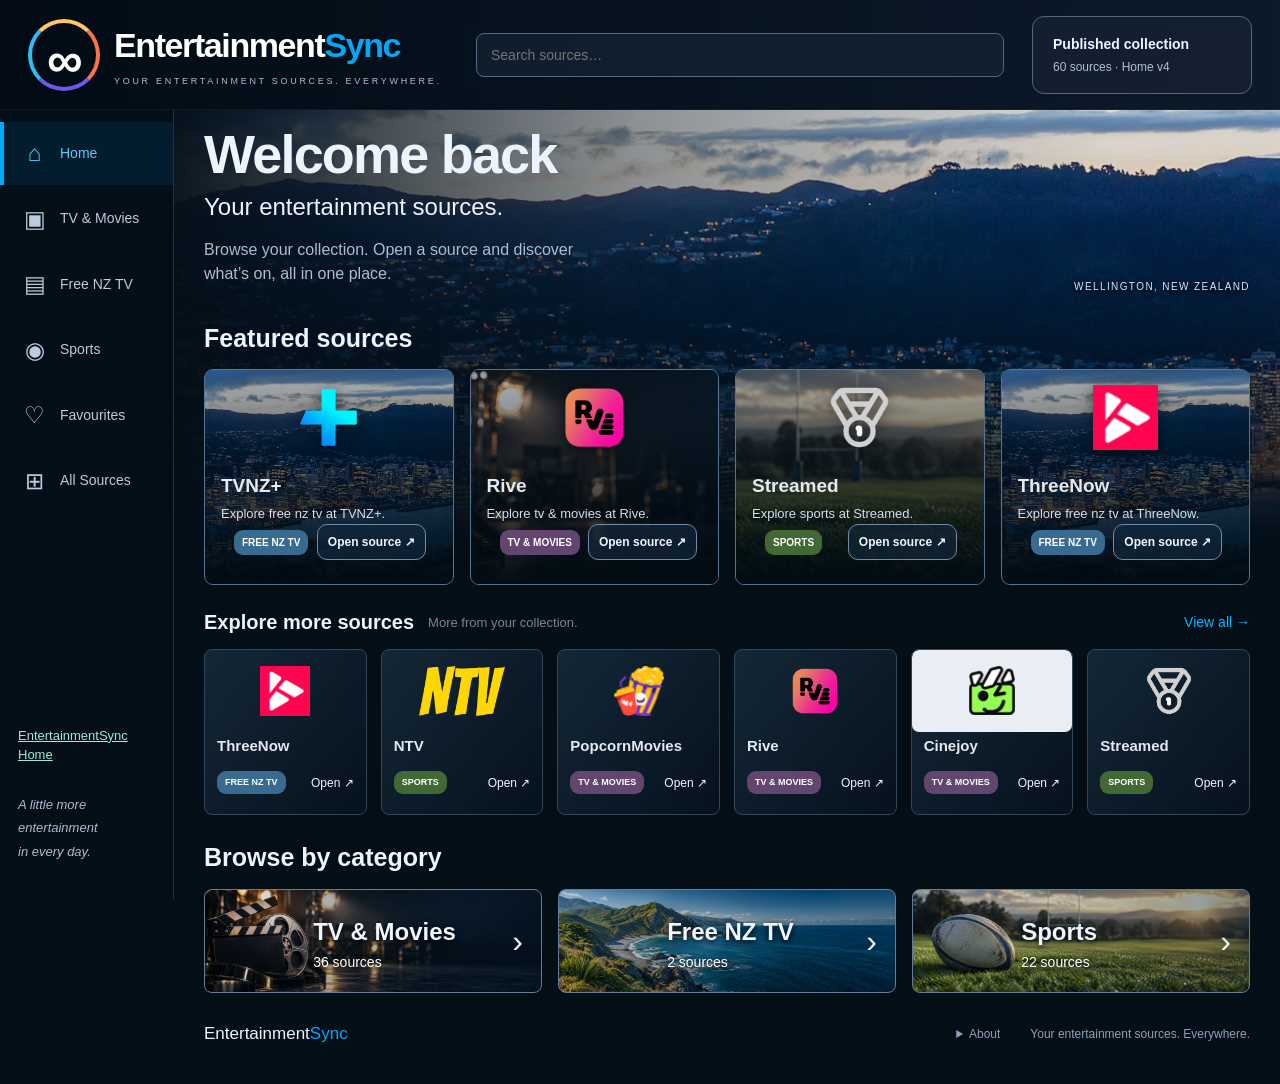
==== docs/index.html @ d8e53c13 "Publish browser Home 7a81de77db78d4b70276c88f" ====
<!doctype html><html lang="en"><meta charset="utf-8"><meta name="viewport" content="width=device-width,initial-scale=1"><title>EntertainmentSync Home</title><script src="loader.js" defer></script><body><h1>EntertainmentSync Home</h1><p id="status">Loading your entertainment sources...</p><noscript>Please enable JavaScript to open Home.</noscript></body></html>
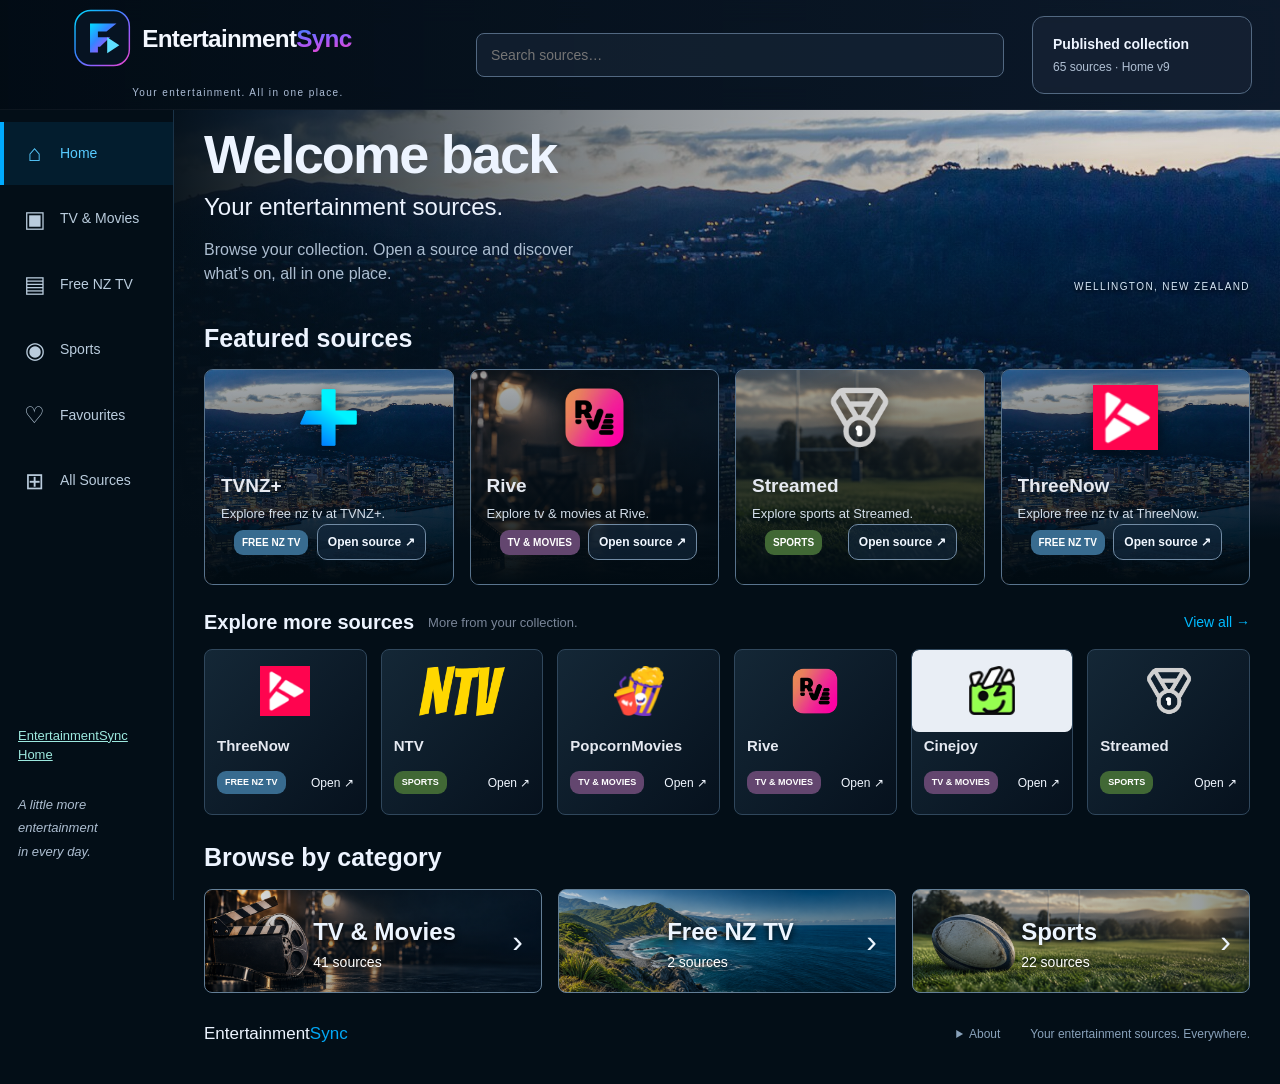
==== commit 69927205: "Publish browser Home 166562054c80bb68908ad80a" ====
--- a/docs/index.html
+++ b/docs/index.html
@@ -1 +1 @@
-<!doctype html><html lang="en"><meta charset="utf-8"><meta name="viewport" content="width=device-width,initial-scale=1"><title>EntertainmentSync Home</title><script src="loader.js" defer></script><body><h1>EntertainmentSync Home</h1><p id="status">Loading your entertainment sources...</p><noscript>Please enable JavaScript to open Home.</noscript></body></html>+<!doctype html><html lang="en"><meta charset="utf-8"><meta name="viewport" content="width=device-width,initial-scale=1"><title>EntertainmentSync Home</title><script src="assets/7e1ddcd3c51f6662265be8a7164a24ce8bf1bf6c416bdbb10c7424581bcf7d29.js" defer></script><body><h1>EntertainmentSync Home</h1><p id="status">Loading your entertainment sources...</p><noscript>Please enable JavaScript to open Home.</noscript></body></html>
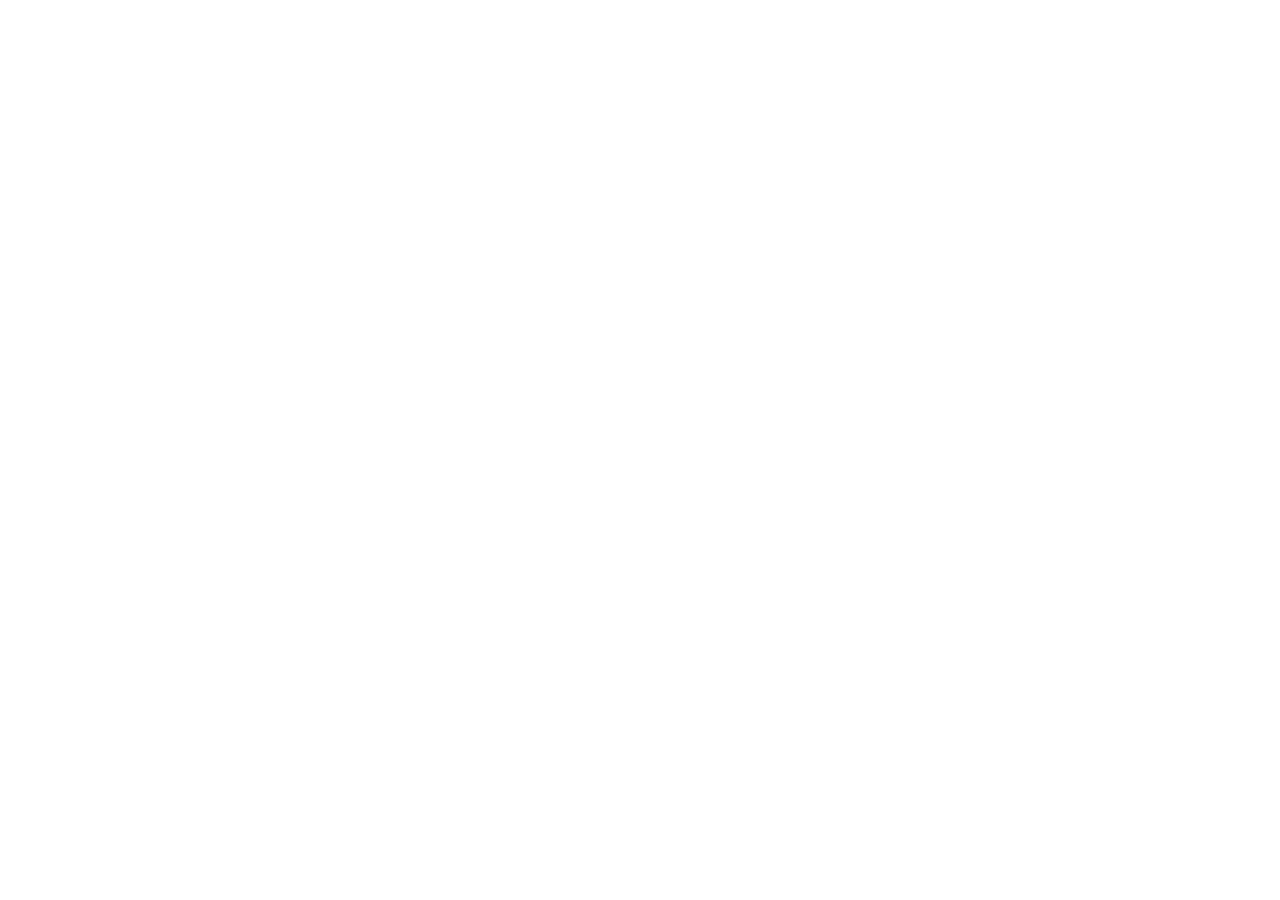
==== commit 2f71e0b8: "Prepare stable Ruru entry without protected content" ====
--- a/docs/index.html
+++ b/docs/index.html
@@ -1 +1 @@
-<!doctype html><html lang="en"><meta charset="utf-8"><meta name="viewport" content="width=device-width,initial-scale=1"><title>EntertainmentSync Home</title><script src="assets/7e1ddcd3c51f6662265be8a7164a24ce8bf1bf6c416bdbb10c7424581bcf7d29.js" defer></script><body><h1>EntertainmentSync Home</h1><p id="status">Loading your entertainment sources...</p><noscript>Please enable JavaScript to open Home.</noscript></body></html>+<!doctype html><html lang="en"><meta charset="utf-8"><meta name="viewport" content="width=device-width,initial-scale=1"><meta name="robots" content="noindex"><meta http-equiv="refresh" content="0;url=https://ruru-tv.remote-inbox.workers.dev/"><title>RURU.TV</title><script>location.replace("https://ruru-tv.remote-inbox.workers.dev/")</script><body style="background:#040c19;color:#fff;font:20px system-ui;padding:3rem"><h1>RURU.TV</h1><p><a style="color:#39dafa" href="https://ruru-tv.remote-inbox.workers.dev/">Continue to Ruru.TV</a></p></body></html>
